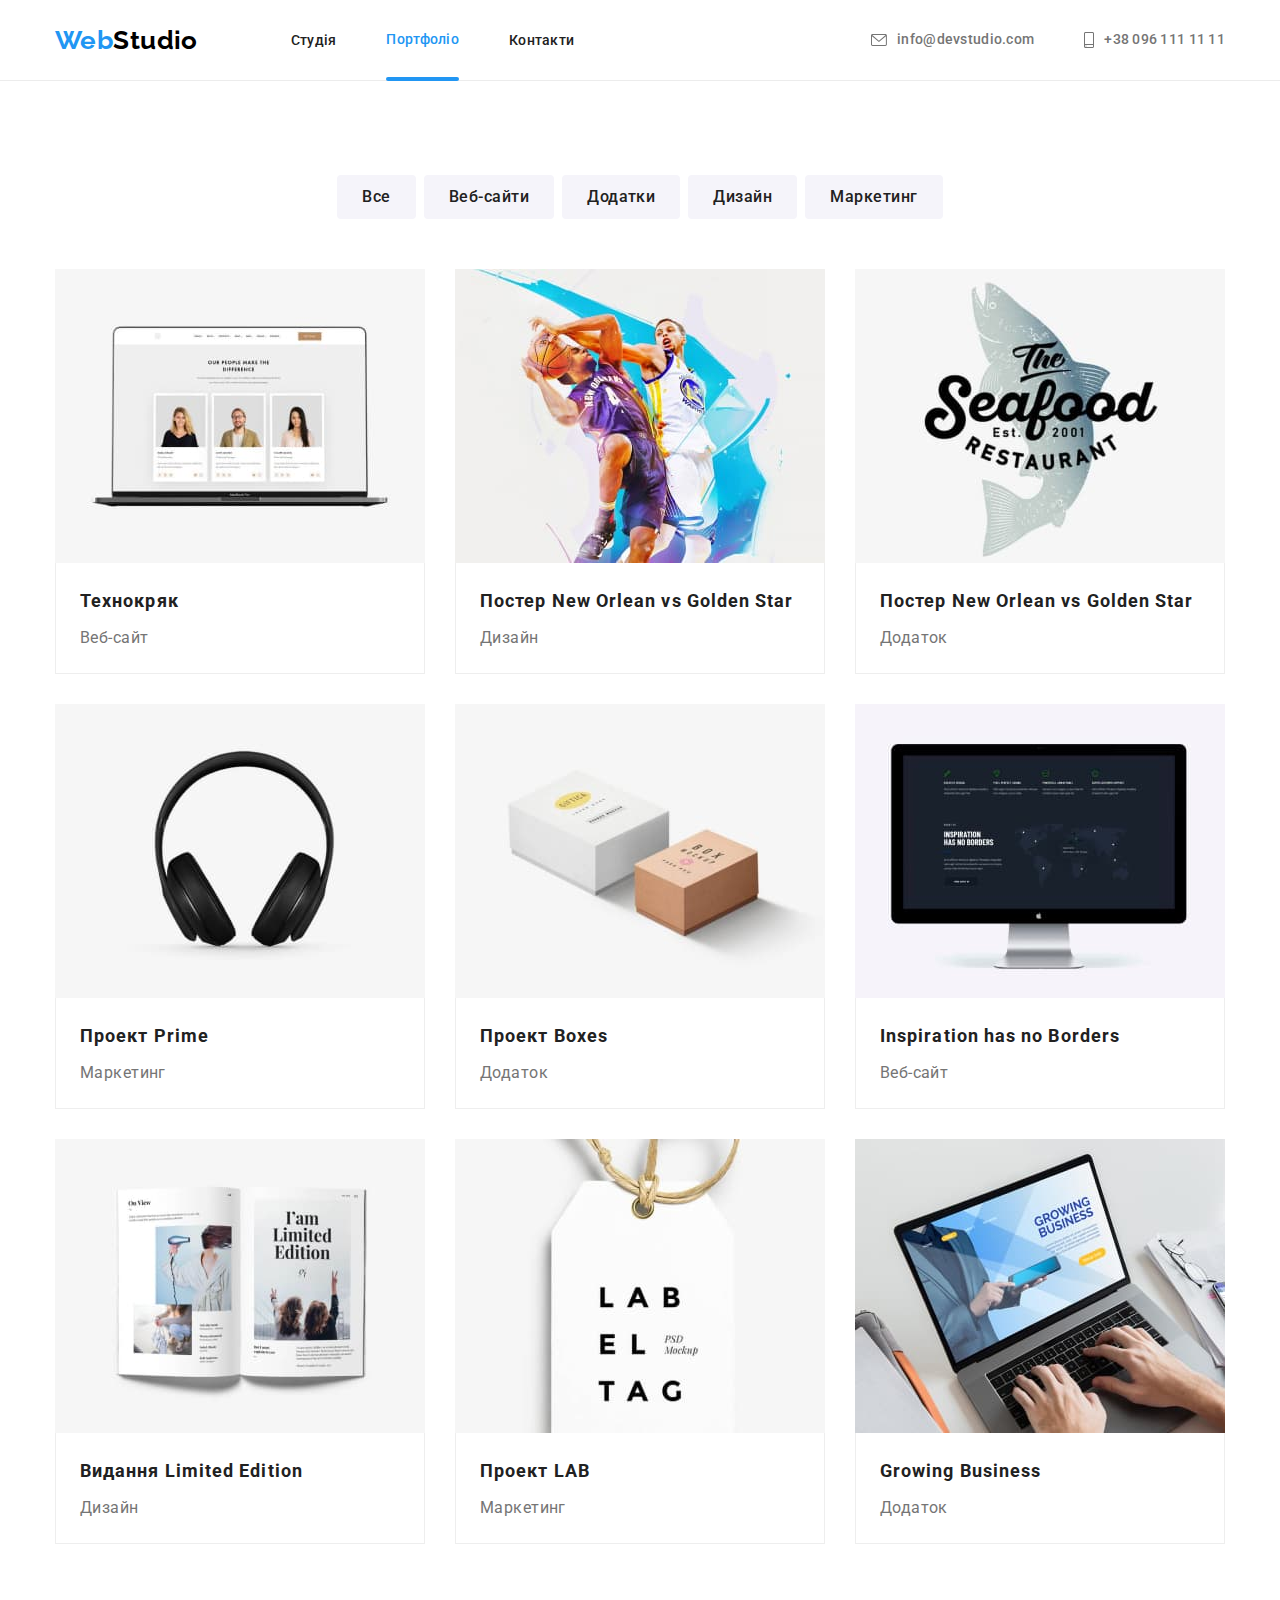
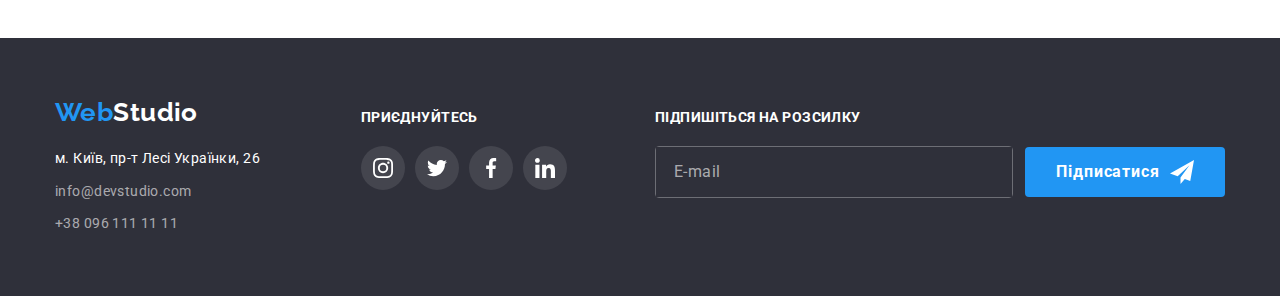
==== portfolio.html @ 5abd11e3 "Скопійована домашня робота № 6" ====
<!DOCTYPE html>
<html lang="en">
<head>
    <meta charset="UTF-8">
    <meta http-equiv="X-UA-Compatible" content="IE=edge">
    <meta name="viewport" content="width=device-width, initial-scale=1.0">
    <title>Portfolio</title>
    <link rel="preconnect" href="https://fonts.googleapis.com">
    <link rel="preconnect" href="https://fonts.gstatic.com" crossorigin>
    <link href="https://fonts.googleapis.com/css2?family=Raleway:wght@700&family=Roboto:wght@400;500;700;900&display=swap"
          rel="stylesheet">
    <link rel="stylesheet" href="https://cdnjs.cloudflare.com/ajax/libs/modern-normalize/1.1.0/modern-normalize.min.css">
    <link rel="stylesheet" href="./css/styles.css">
</head>
<body>
    <!-- Шапка -->
    <Header class="header">
        <div class="container main-nav">
            <nav class="nav">
                <a href="./index.html" class="logo-accent">
                    Web<span class="logo-header">Studio</span>
                </a>
                <ul class="site-nav list">
                    <li class="item">
                        <a href="./index.html" class="link">Студія</a>
                    </li>
                    <li class="item">
                        <a href="" class="link current">Портфоліо</a>
                    </li>
                    <li class="item">
                        <a href="" class="link">Контакти</a>
                    </li>
                </ul>
            </nav>
    
            <ul class="contacts list">
                <li class="item">
                    <a href="mailto:info@devstudio.com" class="contact link">
                        <svg class="contact-icon" aria-hidden="true" width="16" height="12">
                            <use href="./images/icons.svg#icon-envelope"></use>
                        </svg>
                        info@devstudio.com
                    </a>
                </li>
                <li class="item">
                    <a href="tel:+380961111111" class="contact link">
                        <svg class="contact-icon" aria-hidden="true" width="10" height="16">
                            <use href="./images/icons.svg#icon-smartphone"></use>
                        </svg>
                        +38 096 111 11 11
                    </a>
                </li>
            </ul>
        </div>
    </Header>

    <!-- Головне -->
    <main>
        <section class="projects-section">
           <div class="container">
                <h1 class="section-title-hidden">Проекти</h1>
                <ul class="radio-buttons list">
                    <li class="item">
                        <button type="button" class="radio-button">Все</button>
                    </li>
                    <li class="item">
                        <button type="button" class="radio-button">Веб-сайти</button>
                    </li>
                    <li class="item">
                        <button type="button" class="radio-button">Додатки</button>
                    </li>
                    <li class="item">
                        <button type="button" class="radio-button">Дизайн</button>
                    </li>
                    <li class="item">
                        <button type="button" class="radio-button">Маркетинг</button>
                    </li>
                </ul>
                <ul class="projects list">
                    <li class="item">
                        <a href="" class="link">
                            <div class="project-wrap">
                                <div class="project-overlay">
                                    <p class="project-overlay-description">
                                        Ресурс пропонує комплексні пропозиції з різним рівнем функціоналу та сервісів. Все це дозволить відвідувачу отримати
                                        вичерпні відомості про компанію чи приватну особу.
                                    </p>
                                </div>
                                <img src="./images/tehnokryak.jpg" alt="Фото сайта, на котором размещены фотографии трех людей" class="img">
                            </div>
                            <div class="project-description">
                                <H2 class="title">Технокряк</H2>
                                <p class="project">Веб-сайт</p>
                            </div>
                        </a>
                    </li>
                    <li class="item">
                        <a href="" class="link">
                            <div class="project-wrap">
                                <img src="./images/new-orlean-vs-golden-star.jpg" alt="Рисунок двух баскетболистов с мячом" class="img">
                                <div class="project-overlay">
                                    <p class="project-overlay-description">
                                        Ресурс пропонує комплексні пропозиції з різним рівнем функціоналу та сервісів. Все це дозволить відвідувачу отримати
                                        вичерпні відомості про компанію чи приватну особу.
                                    </p>
                                </div>
                            </div>
                            <div class="project-description">
                                <H2 class="title">Постер New Orlean vs Golden Star</H2>
                                <p class="project">Дизайн</p>
                            </div>
                        </a>
                    </li>
                    <li class="item">
                        <a href="" class="link">
                            <div class="project-wrap">
                                <img src="./images/seafood.jpg" alt="Логотип ресторана морепродуктов" class="img">
                                <div class="project-overlay">
                                    <p class="project-overlay-description">
                                        Ресурс пропонує комплексні пропозиції з різним рівнем функціоналу та сервісів. Все це дозволить відвідувачу отримати
                                        вичерпні відомості про компанію чи приватну особу.
                                    </p>
                                </div>
                            </div>
                            <div class="project-description">
                                <H2 class="title">Постер New Orlean vs Golden Star</H2>
                                <p class="project">Додаток</p>
                            </div>
                        </a>
                    </li>
                    <li class="item">
                        <a href="" class="link">
                            <div class="project-wrap">
                                <img src="./images/prime.jpg" alt="Наушники" class="img">
                                <div class="project-overlay">
                                    <p class="project-overlay-description">
                                        Ресурс пропонує комплексні пропозиції з різним рівнем функціоналу та сервісів. Все це дозволить відвідувачу отримати
                                        вичерпні відомості про компанію чи приватну особу.
                                    </p>
                                </div>
                            </div>
                            <div class="project-description">
                                <H2 class="title">Проект Prime</H2>
                                <p class="project">Маркетинг</p>
                            </div>
                        </a>
                    </li>
                    <li class="item">
                        <a href="" class="link">
                            <div class="project-wrap">
                                <img src="./images/boxes.jpg" alt="Две симпатичные коробки" class="img">
                                <div class="project-overlay">
                                    <p class="project-overlay-description">
                                        Ресурс пропонує комплексні пропозиції з різним рівнем функціоналу та сервісів. Все це дозволить відвідувачу отримати
                                        вичерпні відомості про компанію чи приватну особу.
                                    </p>
                                </div>
                            </div>
                            <div class="project-description">
                                <H2 class="title">Проект Boxes</H2>
                                <p class="project">Додаток</p>
                            </div>
                        </a>
                    </li>
                    <li class="item">
                        <a href="" class="link">
                            <div class="project-wrap">
                                <img src="./images/inspiration.jpg" alt="Монитор компьютера" class="img">
                                <div class="project-overlay">
                                    <p class="project-overlay-description">
                                        Ресурс пропонує комплексні пропозиції з різним рівнем функціоналу та сервісів. Все це дозволить відвідувачу отримати
                                        вичерпні відомості про компанію чи приватну особу.
                                    </p>
                                </div>
                            </div>
                            <div class="project-description">
                                <H2 class="title">Inspiration has no Borders</H2>
                                <p class="project">Веб-сайт</p>
                           </div>
                        </a>
                    </li>
                    <li class="item">
                        <a href="" class="link">
                            <div class="project-wrap">
                                <img src="./images/limited-edition.jpg" alt="Открытый журнал" class="img">
                                <div class="project-overlay">
                                    <p class="project-overlay-description">
                                        Ресурс пропонує комплексні пропозиції з різним рівнем функціоналу та сервісів. Все це дозволить відвідувачу отримати
                                        вичерпні відомості про компанію чи приватну особу.
                                    </p>
                                </div>
                            </div>
                            <div class="project-description">
                                <H2 class="title">Видання Limited Edition</H2>
                                <p class="project">Дизайн</p>
                            </div>
                        </a>
                    </li>
                    <li class="item">
                        <a href="" class="link">
                            <div class="project-wrap">
                                <img src="./images/lab.jpg" alt="Бирка">
                                <div class="project-overlay">
                                    <p class="project-overlay-description">
                                        Ресурс пропонує комплексні пропозиції з різним рівнем функціоналу та сервісів. Все це дозволить відвідувачу отримати
                                        вичерпні відомості про компанію чи приватну особу.
                                    </p>
                                </div>
                            </div>
                            <div class="project-description">
                                <H2 class="title">Проект LAB</H2>
                                <p class="project">Маркетинг</p>
                            </div>
                        </a>
                    </li>
                    <li class="item">
                        <a href="" class="link">
                            <div class="project-wrap">
                                <img src="./images/growing-business.jpg" alt="Работающий ноутбук и руки человека, который на нем работает">
                                <div class="project-overlay">
                                    <p class="project-overlay-description">
                                        Ресурс пропонує комплексні пропозиції з різним рівнем функціоналу та сервісів. Все це дозволить відвідувачу отримати
                                        вичерпні відомості про компанію чи приватну особу.
                                    </p>
                                </div>
                            </div>
                            <div class="project-description">
                                <H2 class="title">Growing Business</H2>
                                <p class="project">Додаток</p>
                            </div>
                        </a>
                    </li>
                </ul>
           </div>
        </section>
    </main>   
    
    <!-- Підвал -->
    <footer class="footer">
        <div class="container">
            <div class="footer-contacts">
                <a href="" class="logo-accent">
                    Web<span class="logo-footer">Studio</span>
                </a>
                <address class="address">
                    <ul class="list">
                        <li class="address-item">
                            м. Київ, пр-т Лесі Українки, 26
                        </li>
                        <li class="address-item">
                            <a href="mailto:info@devstudio.com" class="link">info@devstudio.com</a>
                        </li>
                        <li class="address-item">
                            <a href="tel:+380961111111" class="link">+38 096 111 11 11</a>
                        </li>
                    </ul>
                </address>
            </div>
            <div class="join-us">
                <h2 class="title">
                    приєднуйтесь
                </h2>
                <ul class="list">
                    <li class="social-item">
                        <a class="social-link" href="#">
                            <svg class="social-icon" aria-label="Ссылка на Instagram" width="20" height="20">
                                <use href="./images/icons.svg#icon-instagram"></use>
                            </svg>
                        </a>
                    </li>
                    <li class="social-item">
                        <a class="social-link" href="#">
                            <svg class="social-icon" aria-label="Ссылка на Twitter" width="20" height="20">
                                <use href="./images/icons.svg#icon-twitter"></use>
                            </svg>
                        </a>
                    </li>
                    <li class="social-item">
                        <a class="social-link" href="#">
                            <svg class="social-icon" aria-label="Ссылка на Facebook" width="20" height="20">
                                <use href="./images/icons.svg#icon-facebook"></use>
                            </svg>
                        </a>
                    </li>
                    <li class="social-item">
                        <a class="social-link" href="#">
                            <svg class="social-icon" aria-label="Ссылка на Linkedin" width="20" height="20">
                                <use href="./images/icons.svg#icon-linkedin"></use>
                            </svg>
                        </a>
                    </li>
                </ul>
            </div>
            <div class="subscription">
                <h2 class="title">
                    Підпишіться на розсилку
                </h2>
                <form class="subscription-form">
                    <label class="subscription-field">
                        <input type="email" name="email" placeholder="E-mail" class="subscription-input">
                    </label>
                    <label class="subscription-submit">
                        <button type="submit" class="button">
                            Підписатися
                            <svg aria-hidden="true" width="24" height="24" class="subscription-icon">
                                <use href="./images/icons.svg#icon-send"></use>
                            </svg>
                        </button>
                    </label>
                </form>
            </div>

        </div>
    </footer>
</body>
</html>
---- css/styles.css ----
:root { 
    --primary-color: #757575;
    --secondary-color: #212121;
    --accent-color: #2196F3;
    --background-primary-color: #2F303A;
    --background-secondary-color: #F5F4FA;
    --white-color: #ffffff;
    --black-color: #000000;
    --font-family: Roboto;
}
*,
*::after,
*::before {
    box-sizing: border-box;
}
body {
    background-color: var(--white-color);
    color: var(--primary-color);
    font-family: var(--font-family), sana-serif;
    font-size: 14px;
    letter-spacing: 0.03em;
}
h1,
h2,
h3,
h4,
h5,
h6,
p {
    margin-top: 0;
}
.list {
    padding: 0;
    margin: 0;
    list-style: none;
}
.link {
    text-decoration: none;
    color: inherit;
}
img {
    display: block;
    max-width: 100%;
    height: auto;
}
address {
    font-style: normal;
}

/* Шапка */
.main-nav {
    display: flex;
    align-items: center;
}
.nav {
    display: flex;
    align-items: center;
}
.logo-accent {
    margin-right: 93px;
    color: var(--accent-color);
    font-family: Raleway;
    font-weight: 700;
    font-size: 26px;
    line-height: 1.1;
    text-decoration: none;
}
.logo-header {
    color: #000000;
}
.site-nav {
    display: flex;
    align-items: center;
}
.contacts {
    display: flex;
    align-items: center;
    margin-left: auto;
}
.site-nav .item + .item,
.contacts .item + .item{
    margin-left: 50px;
}
.site-nav .link,
.contacts .link {
    padding-top: 32px;
    padding-bottom: 32px;

    font-weight: 500;
    line-height: 1.14;
    letter-spacing: 0.02em;
}
.site-nav .link {
    color: var(--secondary-color);
    transition-property: color;
    transition-duration: 250ms;
    transition-timing-function: cubic-bezier(0.4, 0, 0.2, 1);
}
.current {
    position: relative;
    display: flex;
}
.current::after {
    content: '';  
    position: absolute;
    bottom: -1px;
    width: 100%;
    height: 4px;
    border-radius: 2px;  
    background-color: #2196F3;
} 
.contact-icon {
    margin-right: 10px;
    fill: var(--primary-color);
    transition-property: fill;
    transition-timing-function: cubic-bezier(0.4, 0, 0.2, 1);
    transition-duration: 250ms;
}
.contact.link {
    display: flex;
    align-items: center;
    color: var(--primary-color);
    transition-property: color;
    transition-timing-function: cubic-bezier(0.4, 0, 0.2, 1);
    transition-duration: 250ms;
}
.header .link:hover,
.header .link:focus,
.header .link.current {
    color: var(--accent-color);
}
.contact:hover .contact-icon,
.contact:focus .contact-icon {
    fill: var(--accent-color);
}
.header {
    border-bottom: 1px solid #ECECEC;
}

/* Головне */
.features-section,
.team-section,
.clients-section,
.projects-section {
    padding-top: 94px;
    padding-bottom: 94px;
}
.works-section {
    padding-bottom: 94px;
}
.container {
    margin-left: auto;
    margin-right: auto;
    padding-left: 15px;
    padding-right: 15px;
    width: 1200px;
}

/* Головний герой */
.hero-section {
    max-width: 1600px;
    height: 600px;
    margin-left: auto;
    margin-right: auto;
    padding-top: 200px;
    padding-bottom: 200px;
    text-align:center;

    background-color: var(--background-primary-color);  
    background-image:linear-gradient( 
        rgba(47, 48, 58, 0.4), 
        rgba(47, 48, 58, 0.4)),
        url(../images/hero-image.jpg);
    background-repeat: no-repeat;
    background-position: center;
    background-size: cover;
}
.hero-section .title {
    margin-top: 0;
    margin-bottom: 30px;
    
    color: var(--white-color);
    font-weight: 900;
    font-size: 44px;
    line-height: 1.36;
    letter-spacing: 0.06em;
    text-transform: uppercase;
}
.button { 
    min-width: 200px;
    min-height: 50px;
    border-radius: 4px;
    align-items: center;
    text-align: center;
    border: solid transparent;
    
    color: #FFFFFF;
    background-color: var(--accent-color);
    font-family: inherit;
    font-weight: 700;
    font-size: 16px;
    line-height: 2;
    letter-spacing: 0.06em; 
    cursor: pointer;
}

/* Особливості */
.section-title-hidden {
    display: none;
    /* appearance: none; */
}
.features,
.works,
.team {
    display: flex;
    flex-wrap: wrap;
}
.features .item:not(:last-child),
.works .item:not(:last-child),
.team .item:not(:last-child) {
    margin-right: 30px;
}
.features .item {
    width: calc((100% - 90px) / 4);
}
.feature-icon-wrapper {
    display: block;
    width: 270px;
    height: 120px;
    padding: 25px 100px;
    margin-bottom: 30px;
    border-radius: 4px;

    background: #F5F4FA;  
}
.section-title {
    margin-bottom: 50px;
    color: var(--secondary-color);
    font-weight: 700;
    font-size: 36px;
    line-height: 1.17;
    text-align: center;
}
.title {
    color: var(--secondary-color);
}
.features .title {
    margin-bottom: 10px;

    font-size: 14px;
    font-weight: 700;
    line-height: 1.14;
    text-transform: uppercase;
}
.features p {
    margin-bottom: 0;
    line-height: 24px;
}

/* Приклади робіт */
.works .item {
    position: relative;
}
.works-type {
    display: flex;
    width: 100%;
    height: 70px;
    margin-bottom: 0;
    justify-content: center;
    align-items: center;
    position: absolute;
    left: 0;
    bottom: 0;
  
    font-size: 14px;
    font-weight: 700;
    text-transform: uppercase;
    color: #FFFFFF;
    background-color: rgba(47, 48, 58, 0.8);
}

/* Команда */
.team-section {
    /* max-width: 1600px; */
    margin-left: auto;
    margin-right: auto;

    background-color: #F5F4FA;
}
.team {
    font-size: 16px;
    line-height: 1.19;   
}
.team .item {
    box-shadow: 0 4px 4px rgba(0, 0, 0, 0.25);
    background-color: var(--white-color);
}
.team .title {  
    margin-top: 0;
    margin-bottom: 10px;

    font-size: 16px;
    font-weight: 500;
}
.team-member {
    padding-top: 30px;
    padding-bottom: 30px;
    text-align: center;
}
.team p {
    margin-bottom: 0;
}
.socials {
    display: flex;
    margin: 16px 32px 0;
    justify-content: space-between;
}
.social-link {
    display: block;
    width: 44px;
    height: 44px;
    padding: 12px;
    border-radius: 50%;  
    background-color: transparent;
    transition-property: background-color;
    transition-timing-function: cubic-bezier(0.4, 0, 0.2, 1);
    transition-duration: 250ms;
}
.social-icon {
    fill: #AFB1B8;
    transition-property: fill;
    transition-timing-function: cubic-bezier(0.4, 0, 0.2, 1);
    transition-duration: 250ms; 
}
.social-link:hover,
.social-link:focus {
    background-color: #2196F3;
}
.social-link:hover .social-icon,
.social-link:focus .social-icon{
    fill: var(--white-color);
}

/* Постійні клієнти */
.clients {
    display: flex;
    flex-wrap: wrap;
}
.client-link {
    display: flex;
    width: 170px;
    height: 92px;
    justify-content: center;
    align-items: center;
    border: 1px solid #AFB1B8;
    border-radius: 4px;
    transition-property: border-color;
    transition-timing-function: cubic-bezier(0.4, 0, 0.2, 1);
    transition-duration: 250ms;  
}
.clients .item:not(:nth-child(6n)) {
    margin-right: 30px;
}
.clients .item:not(:nth-last-child(-n + 6)) {
    margin-bottom: 15px;
}
.client-icon {
    fill: #AFB1B8;
    transition-property: fill;
    transition-duration: 250ms;
    transition-timing-function: cubic-bezier(0.4, 0, 0.2, 1);
}
.client-link:hover,
.client-link:focus {
    border-color: var(--accent-color);
}
.client-link:hover .client-icon,
.client-link:focus .client-icon {
   fill: var(--accent-color);
}

/* Проекти */
.radio-buttons {
    display: flex;
    justify-content: center;
    margin-bottom: 50px;
}
.radio-buttons .item:not(:last-child) {
    margin-right: 8px;
}
.radio-button {
    border-radius: 4px;
    padding: 6px 22px;
    border: solid transparent;

    color: var(--secondary-color);
    background-color: var(--background-secondary-color);
    box-shadow: none;
    transition: color 250ms cubic-bezier(0.4, 0, 0.2, 1),
                background-color 250ms cubic-bezier(0.4, 0, 0.2, 1),
                box-shadow 250ms cubic-bezier(0.4, 0, 0.2, 1);
    font-family: inherit;
    font-weight: 500;
    font-size: 16px;
    line-height: 1.63;
    text-align: center;
    letter-spacing: 0.03em;
    cursor: pointer;
}
.radio-button:hover,
.radio-button:focus {
    color: var(--white-color);
    background-color: var(--accent-color);
    box-shadow: 0px 3px 1px rgba(0, 0, 0, 0.1), 0px 1px 2px rgba(0, 0, 0, 0.08), 0px 2px 2px rgba(0, 0, 0, 0.12);
}
.projects {
    display: flex;
    flex-wrap: wrap;
}
.projects .item {
    width: calc((100% - 60px) / 3); 
    box-shadow: none;
    transition: box-shadow 250ms cubic-bezier(0.4, 0, 0.2, 1);
}
.projects .item:not(:nth-child(3n)) {
    margin-right: 30px;
}
.projects .item:not(:nth-last-child(-n + 3)) {
    margin-bottom: 30px;
}
.projects .item:hover {
    box-shadow: 0px 1px 1px rgba(0, 0, 0, 0.12), 0px 4px 4px rgba(0, 0, 0, 0.06), 1px 4px 6px rgba(0, 0, 0, 0.16);
}
.project-wrap {
    position: relative;
    overflow: hidden;
}
.project-overlay {
    position: absolute;
    top: 0;
    left: 0;
    width: 100%;
    height: 100%;
    padding: 63px 24px;
    background-color: rgba(33, 150, 243, 0.9);
    transform: translateY(101%);
    transition: 400ms;
}
.projects .item:hover .project-overlay {
    transform: translateY(0);
}
.project-overlay-description {
    font-size: 18px;
    letter-spacing: 0.03em;
    color: #FFFFFF;
    line-height: 28px;
}
.project-description {
    padding: 20px 24px;
    border-right: 1px solid #EEEEEE;
    border-bottom: 1px solid #EEEEEE;
    border-left: 1px solid #EEEEEE;
}
.projects .title{
    margin-bottom: 4px;
    
    font-weight: 700;
    font-size: 18px;
    line-height: 2;
    letter-spacing: 0.06em;
}
.project {
    margin-bottom: 0;
    
    color: var(--primary-color);
    font-size: 16px;
    line-height: 1.88;
}

/* Підвал */
.footer {
    padding-top: 60px;
    padding-bottom: 60px;

    background-color: var(--background-primary-color);
}
.footer .container {
    display: flex;
}
.logo-footer {
    color: var(--white-color);
}
.footer .list {
    color: var(--white-color);
    line-height: 1.7;
}
.footer .link {
    color: rgba(255, 255, 255, 0.6);
    transition-property: color;
    transition-duration: 250ms;
    transition-timing-function: cubic-bezier(0.4, 0, 0.2, 1);
}
.footer .address-item:not(:last-child) {
    margin-bottom: 9px;
}
.address {
    margin-top: 20px;
}
.footer .link:hover,
.footer .link:focus {
    color: var(--accent-color);
}
.join-us {
    margin-top: 12px;
    margin-left: 70px;
}
.join-us .title,
.subscription .title {
    margin-bottom: 20px;

    color: var(--white-color);
    font-size: 14px;
    font-weight: 700;
    line-height: 1.14;
    text-transform: uppercase;
}
.join-us .list {
    display: flex;
    justify-content: space-between;
}
.footer .social-item+.social-item {
    margin-left: 10px;
}
.footer .social-link {
    display: block;
    width: 44px;
    height: 44px;
    padding: 12px;
    border-radius: 50%;
    
    background-color: rgba(255, 255, 255, 0.1);
    transition-property: background-color;
    transition-timing-function: cubic-bezier(0.4, 0, 0.2, 1);
    transition-duration: 250ms;   
}
.footer .social-icon {
    fill: var(--white-color);
}
.footer .social-link:hover,
.footer .social-link:focus {
    background-color: var(--accent-color)
}
.subscription {
    display: block;
    margin-top: 12px;
    margin-left: auto;
}
.subscription-form {
    display: flex;
    align-items: center;
}
.subscription-field {
    min-width: 358px;
    min-height: 50px;
    margin-right: 12px;
    border: 1px solid rgba(255, 255, 255, 0.3);
    border-radius: 4px;
}
.subscription-input {
    width: 100%;
    padding: 15px 16px;
    border-color: transparent;
    background-color: var(--background-primary-color);
   
    font-family: inherit;
    font-size: inherit;
    color: rgba(255, 255, 255, 0.6);
}
.subscription-input::placeholder {
    font-size: 16px;
    line-height: 1.25;  
    letter-spacing: 0.03em;
    color: rgba(255, 255, 255, 0.6);
}
.subscription-submit > .button {
    display: flex;
    justify-content: center;  
}
.subscription-icon {
    fill: var(--white-color);
    margin-left: 10px;
}

/* Модальное вікно */
.backdrop {
    position: fixed;
    top: 0;
    left: 0;

    width: 100%;
    height: 100%;

    background-color: rgba(0, 0, 0, 0.2);
    
    opacity: 1;
    visibility: visible;
    transition: opacity 400ms cubic-bezier(0.4, 0, 0.2, 1), visibility 400ms cubic-bezier(0.4, 0, 0.2, 1);
}
.backdrop.is-hidden {
    opacity: 0;
    visibility: hidden;
    pointer-events: none;
}
.backdrop.is-hidden .modal {
    transform: translate(-50%, -50%) scale(1.1);
}
.modal {
    position: absolute;
    top: 50%;
    left: 50%;
    
    min-width: 528px;
    min-height: 581px;
    border-radius: 4px;
    padding: 40px;

    background-color: #FFFFFF;
    box-shadow: 0px 1px 3px rgba(0, 0, 0, 0.12), 0px 1px 1px rgba(0, 0, 0, 0.14), 0px 2px 1px rgba(0, 0, 0, 0.2);
    
    transform: translate(-50%, -50%) scale(1);
    transition: transform 400ms cubic-bezier(0.4, 0, 0.2, 1);
}
.modal-form {
    width: 100%;
}
.button-close {
    position: absolute;
    top: 8px;
    right: 8px;

    width: 30px;
    height: 30px;
    justify-content: center;
    align-items: center;
    border: 1px solid rgba(0, 0, 0, 0.1);
    border-radius: 50%;
    
    background-color: var(--white-color);
    fill: var(--black-color);
    transition-property: fill;
    transition-timing-function: cubic-bezier(0.4, 0, 0.2, 1);
    transition-duration: 250ms;
}
.button-close:hover,
.button-close:focus {
    fill: var(--accent-color);
    cursor: pointer;
}
.modal-title {
    margin-bottom: 12px;

    font-size: 20px;
    text-align: center;
    letter-spacing: 0.03em;
    color: var(--secondary-color);
}
.form-field {
    position: relative;   
}
.input-name {
    display: block;
    margin-bottom: 4px;
    font-size: 12px;
    line-height: 1.17;    
    letter-spacing: 0.01em;
    color: var(--primary-color)
}
.form-input,
.form-textarea {
    display: block;   
    width: 100%;
    font-family: inherit;
    font-size: inherit;
    border: 1px solid rgba(33, 33, 33, 0.2);
    border-radius: 4px;

    transition-property: border-color;
    transition-timing-function: cubic-bezier(0.4, 0, 0.2, 1);
    transition-duration: 250ms;
}
.modal-icon {
    position: absolute;
    bottom: 11px;
    left: 12px;
    
    fill: #212121;;
    transition-property: fill;
    transition-timing-function: cubic-bezier(0.4, 0, 0.2, 1);
    transition-duration: 250ms;
}
.form-input {
    height: 40px; 
    padding: 12px 15px 12px 42px; 
    margin-bottom: 10px;    
}
.form-textarea {
    height: 120px;
    resize: none;
    padding: 12px 16px;
    margin-bottom: 20px;
}
.form-textarea::placeholder {
    font-weight: 400;
    font-size: 14px;
    line-height: 1.14;
    letter-spacing: 0.01em;     
    color: rgba(117, 117, 117, 0.5);
}
.form-field:focus-within .modal-icon,
.form-field:hover .modal-icon {
    fill: var(--accent-color);
}
.form-field:focus-within .form-input,
.form-field:hover .form-input,
.form-field:focus-within .form-textarea,
.form-field:hover .form-textarea {
    border-color: var(--accent-color);
    cursor: pointer;
}
.checkbox-label {
    display: flex;
    align-items: center;
    margin-bottom: 30px;      
    font-size: 14px;
    line-height: 1.7;
    letter-spacing: 0.03em;  
}
.checkbox {
    position: absolute;
    appearance: none;
    -webkit-appearance: none;
    -moz-appearance: none;
}
.checkbox:not(:checked) ~ .checked-icon {
    display: none;
}
.checkbox:not(:checked) + .non-checked-icon {
    display: inline-block;
    width: 16px;
    height: 15px;
    margin-left: 15px;
    margin-right: 7px;
    border: 2px solid var(--secondary-color);
    border-radius: 2px;
}
.checkbox:checked ~ .checked-icon {
    margin-left: 15px;
    margin-right: 7px;
    border-radius: 2px;
    background-color: var(--accent-color);
    fill: var(--white-color);
}
.checkbox:checked + .non-checked-icon {
    display: none;
}
.agreement-ref {
    color: var(--accent-color);
}
.form-submit {
    display: flex;
    justify-content: center;
}
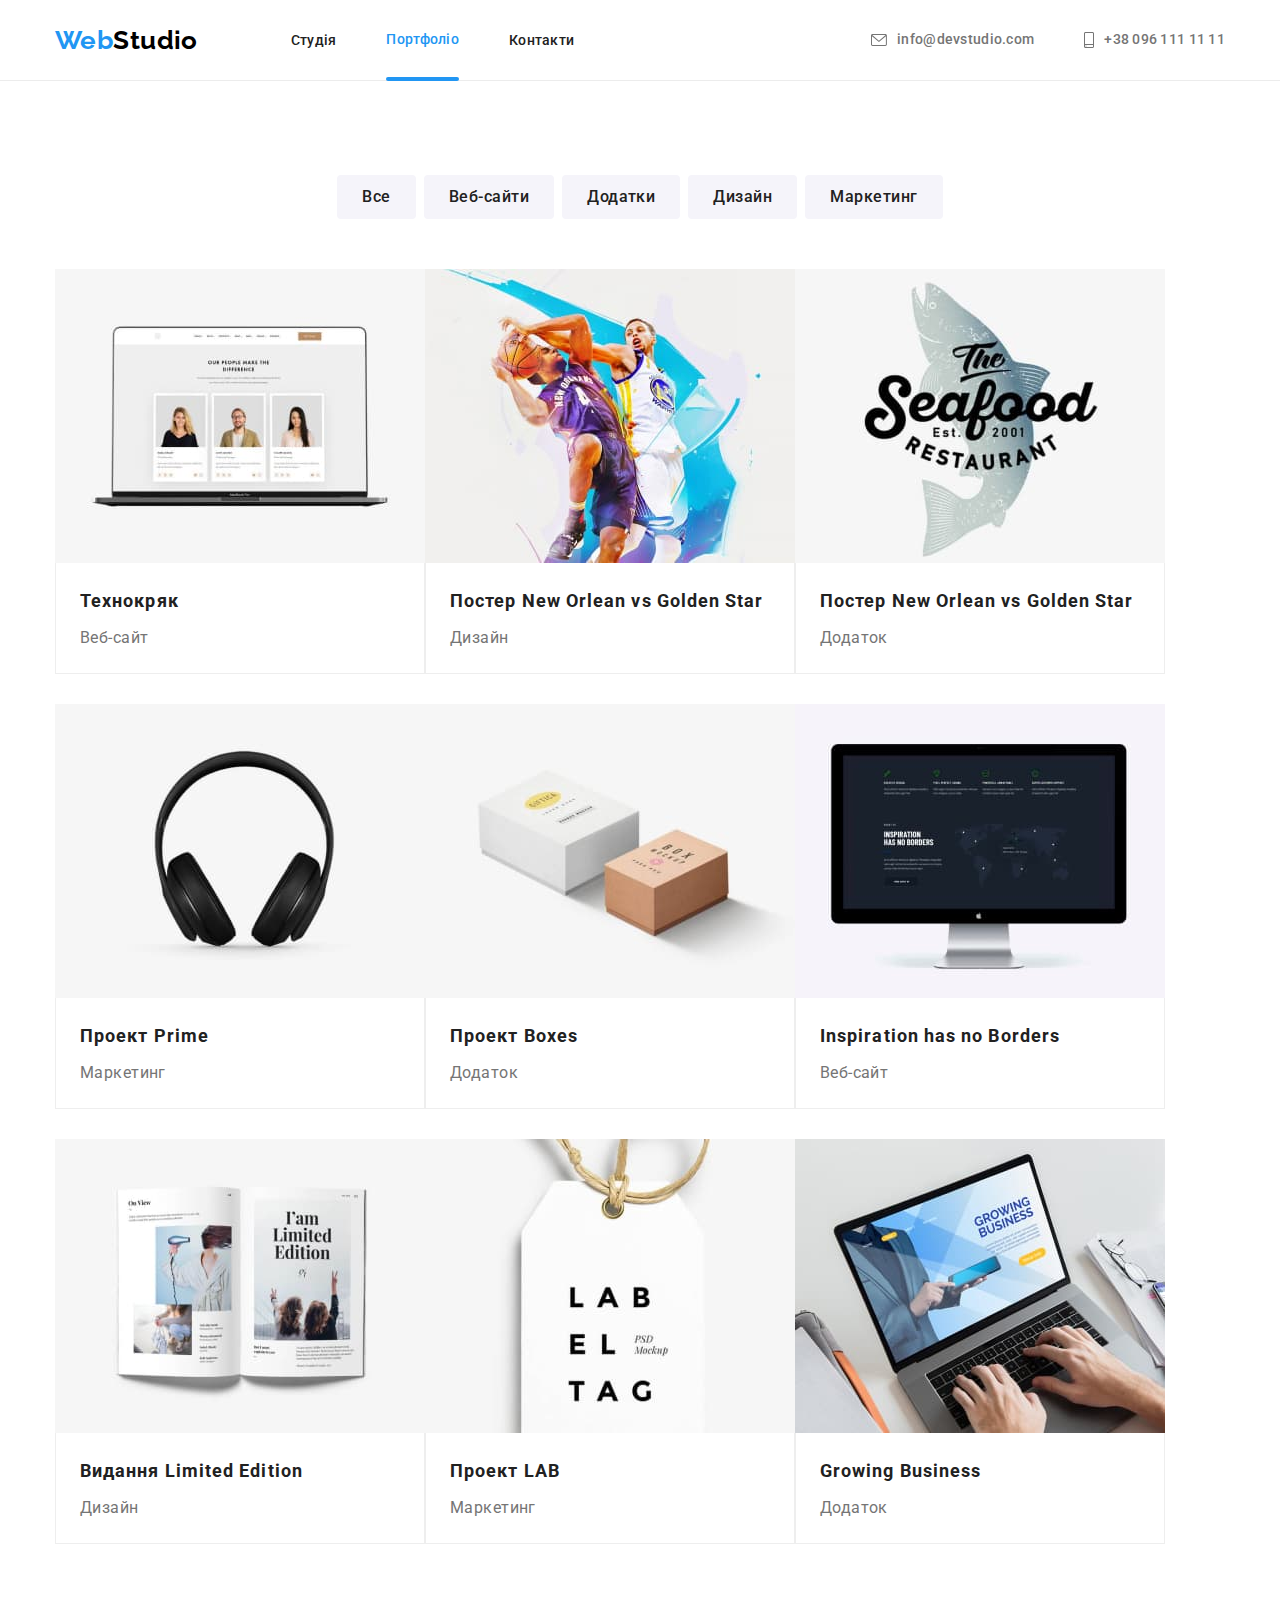
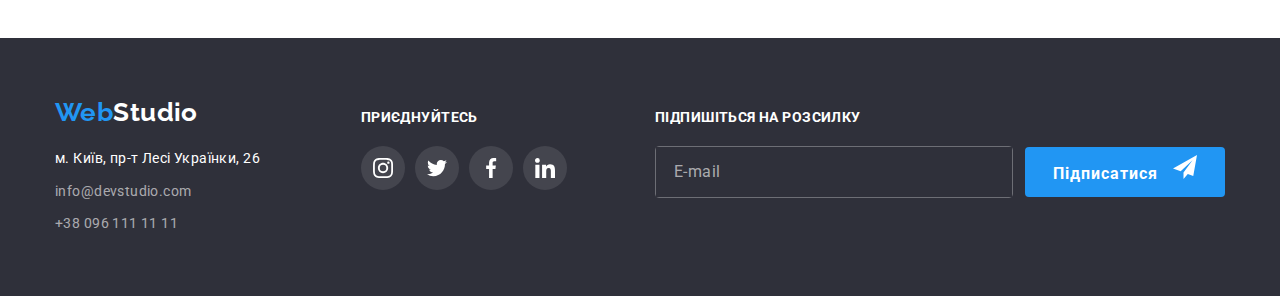
==== commit e8c22213: "Оформлення перенесено в SASS" ====
--- a/portfolio.html
+++ b/portfolio.html
@@ -1,5 +1,5 @@
 <!DOCTYPE html>
-<html lang="en">
+<html lang="uk">
 <head>
     <meta charset="UTF-8">
     <meta http-equiv="X-UA-Compatible" content="IE=edge">
@@ -10,41 +10,41 @@
     <link href="https://fonts.googleapis.com/css2?family=Raleway:wght@700&family=Roboto:wght@400;500;700;900&display=swap"
           rel="stylesheet">
     <link rel="stylesheet" href="https://cdnjs.cloudflare.com/ajax/libs/modern-normalize/1.1.0/modern-normalize.min.css">
-    <link rel="stylesheet" href="./css/styles.css">
+    <link rel="stylesheet" href="./css/main.min.css">
 </head>
 <body>
-    <!-- Шапка -->
+    <!-- Header -->
     <Header class="header">
-        <div class="container main-nav">
-            <nav class="nav">
-                <a href="./index.html" class="logo-accent">
-                    Web<span class="logo-header">Studio</span>
+        <div class="header__wraper container">
+            <nav class="header__nav-wraper">
+                <a href="./index.html" class="logo">
+                    Web<span class="logo__black-part">Studio</span>
                 </a>
-                <ul class="site-nav list">
-                    <li class="item">
-                        <a href="./index.html" class="link">Студія</a>
-                    </li>
-                    <li class="item">
-                        <a href="" class="link current">Портфоліо</a>
-                    </li>
-                    <li class="item">
-                        <a href="" class="link">Контакти</a>
+                <ul class="header__nav">
+                    <li class="header__nav-item">
+                        <a href="./index.html" class="header__nav-link">Студія</a>
+                    </li>
+                    <li class="header__nav-item">
+                        <a href="" class="header__nav-link current">Портфоліо</a>
+                    </li>
+                    <li class="header__nav-item">
+                        <a href="" class="header__nav-link">Контакти</a>
                     </li>
                 </ul>
             </nav>
-    
-            <ul class="contacts list">
-                <li class="item">
-                    <a href="mailto:info@devstudio.com" class="contact link">
-                        <svg class="contact-icon" aria-hidden="true" width="16" height="12">
+
+            <ul class="header__contacts">
+                <li class="header__contact-item">
+                    <a href="mailto:info@devstudio.com" class="header__contact-link">
+                        <svg class="header__contact-icon" aria-hidden="true" width="16" height="12">
                             <use href="./images/icons.svg#icon-envelope"></use>
                         </svg>
                         info@devstudio.com
                     </a>
                 </li>
-                <li class="item">
-                    <a href="tel:+380961111111" class="contact link">
-                        <svg class="contact-icon" aria-hidden="true" width="10" height="16">
+                <li class="header__contact-item">
+                    <a href="tel:+380961111111" class="header__contact-link">
+                        <svg class="header__contact-icon" aria-hidden="true" width="10" height="16">
                             <use href="./images/icons.svg#icon-smartphone"></use>
                         </svg>
                         +38 096 111 11 11
@@ -54,179 +54,179 @@
         </div>
     </Header>
 
-    <!-- Головне -->
+    <!-- Main -->
     <main>
-        <section class="projects-section">
+        <section class="section">
            <div class="container">
                 <h1 class="section-title-hidden">Проекти</h1>
-                <ul class="radio-buttons list">
-                    <li class="item">
-                        <button type="button" class="radio-button">Все</button>
-                    </li>
-                    <li class="item">
-                        <button type="button" class="radio-button">Веб-сайти</button>
-                    </li>
-                    <li class="item">
-                        <button type="button" class="radio-button">Додатки</button>
-                    </li>
-                    <li class="item">
-                        <button type="button" class="radio-button">Дизайн</button>
-                    </li>
-                    <li class="item">
-                        <button type="button" class="radio-button">Маркетинг</button>
+                <ul class="selection">
+                    <li class="selection__item">
+                        <button type="button" class="selection__button">Все</button>
+                    </li>
+                    <li class="selection__item">
+                        <button type="button" class="selection__button">Веб-сайти</button>
+                    </li>
+                    <li class="selection__item">
+                        <button type="button" class="selection__button">Додатки</button>
+                    </li>
+                    <li class="selection__item">
+                        <button type="button" class="selection__button">Дизайн</button>
+                    </li>
+                    <li class="selection__item">
+                        <button type="button" class="selection__button">Маркетинг</button>
                     </li>
                 </ul>
-                <ul class="projects list">
-                    <li class="item">
-                        <a href="" class="link">
-                            <div class="project-wrap">
-                                <div class="project-overlay">
-                                    <p class="project-overlay-description">
-                                        Ресурс пропонує комплексні пропозиції з різним рівнем функціоналу та сервісів. Все це дозволить відвідувачу отримати
-                                        вичерпні відомості про компанію чи приватну особу.
-                                    </p>
-                                </div>
-                                <img src="./images/tehnokryak.jpg" alt="Фото сайта, на котором размещены фотографии трех людей" class="img">
-                            </div>
-                            <div class="project-description">
-                                <H2 class="title">Технокряк</H2>
-                                <p class="project">Веб-сайт</p>
-                            </div>
-                        </a>
-                    </li>
-                    <li class="item">
-                        <a href="" class="link">
-                            <div class="project-wrap">
-                                <img src="./images/new-orlean-vs-golden-star.jpg" alt="Рисунок двух баскетболистов с мячом" class="img">
-                                <div class="project-overlay">
-                                    <p class="project-overlay-description">
-                                        Ресурс пропонує комплексні пропозиції з різним рівнем функціоналу та сервісів. Все це дозволить відвідувачу отримати
-                                        вичерпні відомості про компанію чи приватну особу.
-                                    </p>
-                                </div>
-                            </div>
-                            <div class="project-description">
-                                <H2 class="title">Постер New Orlean vs Golden Star</H2>
-                                <p class="project">Дизайн</p>
-                            </div>
-                        </a>
-                    </li>
-                    <li class="item">
-                        <a href="" class="link">
-                            <div class="project-wrap">
-                                <img src="./images/seafood.jpg" alt="Логотип ресторана морепродуктов" class="img">
-                                <div class="project-overlay">
-                                    <p class="project-overlay-description">
-                                        Ресурс пропонує комплексні пропозиції з різним рівнем функціоналу та сервісів. Все це дозволить відвідувачу отримати
-                                        вичерпні відомості про компанію чи приватну особу.
-                                    </p>
-                                </div>
-                            </div>
-                            <div class="project-description">
-                                <H2 class="title">Постер New Orlean vs Golden Star</H2>
-                                <p class="project">Додаток</p>
-                            </div>
-                        </a>
-                    </li>
-                    <li class="item">
-                        <a href="" class="link">
-                            <div class="project-wrap">
-                                <img src="./images/prime.jpg" alt="Наушники" class="img">
-                                <div class="project-overlay">
-                                    <p class="project-overlay-description">
-                                        Ресурс пропонує комплексні пропозиції з різним рівнем функціоналу та сервісів. Все це дозволить відвідувачу отримати
-                                        вичерпні відомості про компанію чи приватну особу.
-                                    </p>
-                                </div>
-                            </div>
-                            <div class="project-description">
-                                <H2 class="title">Проект Prime</H2>
-                                <p class="project">Маркетинг</p>
-                            </div>
-                        </a>
-                    </li>
-                    <li class="item">
-                        <a href="" class="link">
-                            <div class="project-wrap">
-                                <img src="./images/boxes.jpg" alt="Две симпатичные коробки" class="img">
-                                <div class="project-overlay">
-                                    <p class="project-overlay-description">
-                                        Ресурс пропонує комплексні пропозиції з різним рівнем функціоналу та сервісів. Все це дозволить відвідувачу отримати
-                                        вичерпні відомості про компанію чи приватну особу.
-                                    </p>
-                                </div>
-                            </div>
-                            <div class="project-description">
-                                <H2 class="title">Проект Boxes</H2>
-                                <p class="project">Додаток</p>
-                            </div>
-                        </a>
-                    </li>
-                    <li class="item">
-                        <a href="" class="link">
-                            <div class="project-wrap">
-                                <img src="./images/inspiration.jpg" alt="Монитор компьютера" class="img">
-                                <div class="project-overlay">
-                                    <p class="project-overlay-description">
-                                        Ресурс пропонує комплексні пропозиції з різним рівнем функціоналу та сервісів. Все це дозволить відвідувачу отримати
-                                        вичерпні відомості про компанію чи приватну особу.
-                                    </p>
-                                </div>
-                            </div>
-                            <div class="project-description">
-                                <H2 class="title">Inspiration has no Borders</H2>
-                                <p class="project">Веб-сайт</p>
+                <ul class="section-list">
+                    <li class="project">
+                        <a href="" class="project__link">
+                            <div class="project__wrap">
+                                <img src="./images/tehnokryak.jpg" alt="Фото сайта, на котором размещены фотографии трех людей" class="project__img">
+                                <div class="project__overlay">
+                                    <p class="project__overlay-description">
+                                        Ресурс пропонує комплексні пропозиції з різним рівнем функціоналу та сервісів. Все це дозволить відвідувачу отримати
+                                        вичерпні відомості про компанію чи приватну особу.
+                                    </p>
+                                </div>   
+                            </div>
+                            <div class="project__description">
+                                <H2 class="project__title">Технокряк</H2>
+                                <p class="project__type">Веб-сайт</p>
+                            </div>
+                        </a>
+                    </li>
+                    <li class="project">
+                        <a href="" class="project__link">
+                            <div class="project__wrap">
+                                <img src="./images/new-orlean-vs-golden-star.jpg" alt="Рисунок двух баскетболистов с мячом" class="project__img">
+                                <div class="project__overlay">
+                                    <p class="project__overlay-description">
+                                        Ресурс пропонує комплексні пропозиції з різним рівнем функціоналу та сервісів. Все це дозволить відвідувачу отримати
+                                        вичерпні відомості про компанію чи приватну особу.
+                                    </p>
+                                </div>
+                            </div>
+                            <div class="project__description">
+                                <H2 class="project__title">Постер New Orlean vs Golden Star</H2>
+                                <p class="project__type">Дизайн</p>
+                            </div>
+                        </a>
+                    </li>
+                    <li class="project">
+                        <a href="" class="project__link">
+                            <div class="project__wrap">
+                                <img src="./images/seafood.jpg" alt="Логотип ресторана морепродуктов" class="project__img">
+                                <div class="project__overlay">
+                                    <p class="project__overlay-description">
+                                        Ресурс пропонує комплексні пропозиції з різним рівнем функціоналу та сервісів. Все це дозволить відвідувачу отримати
+                                        вичерпні відомості про компанію чи приватну особу.
+                                    </p>
+                                </div>
+                            </div>
+                            <div class="project__description">
+                                <H2 class="project__title">Постер New Orlean vs Golden Star</H2>
+                                <p class="project__type">Додаток</p>
+                            </div>
+                        </a>
+                    </li>
+                    <li class="project">
+                        <a href="" class="project__link">
+                            <div class="project__wrap">
+                                <img src="./images/prime.jpg" alt="Наушники" class="project__img">
+                                <div class="project__overlay">
+                                    <p class="project__overlay-description">
+                                        Ресурс пропонує комплексні пропозиції з різним рівнем функціоналу та сервісів. Все це дозволить відвідувачу отримати
+                                        вичерпні відомості про компанію чи приватну особу.
+                                    </p>
+                                </div>
+                            </div>
+                            <div class="project__description">
+                                <H2 class="project__title">Проект Prime</H2>
+                                <p class="project__type">Маркетинг</p>
+                            </div>
+                        </a>
+                    </li>
+                    <li class="project">
+                        <a href="" class="project__link">
+                            <div class="project__wrap">
+                                <img src="./images/boxes.jpg" alt="Две симпатичные коробки" class="project__img">
+                                <div class="project__overlay">
+                                    <p class="project__overlay-description">
+                                        Ресурс пропонує комплексні пропозиції з різним рівнем функціоналу та сервісів. Все це дозволить відвідувачу отримати
+                                        вичерпні відомості про компанію чи приватну особу.
+                                    </p>
+                                </div>
+                            </div>
+                            <div class="project__description">
+                                <H2 class="project__title">Проект Boxes</H2>
+                                <p class="project__type">Додаток</p>
+                            </div>
+                        </a>
+                    </li>
+                    <li class="project">
+                        <a href="" class="project__link">
+                            <div class="project__wrap">
+                                <img src="./images/inspiration.jpg" alt="Монитор компьютера" class="project__img">
+                                <div class="project__overlay">
+                                    <p class="project__overlay-description">
+                                        Ресурс пропонує комплексні пропозиції з різним рівнем функціоналу та сервісів. Все це дозволить відвідувачу отримати
+                                        вичерпні відомості про компанію чи приватну особу.
+                                    </p>
+                                </div>
+                            </div>
+                            <div class="project__description">
+                                <H2 class="project__title">Inspiration has no Borders</H2>
+                                <p class="project__type">Веб-сайт</p>
                            </div>
                         </a>
                     </li>
-                    <li class="item">
-                        <a href="" class="link">
-                            <div class="project-wrap">
-                                <img src="./images/limited-edition.jpg" alt="Открытый журнал" class="img">
-                                <div class="project-overlay">
-                                    <p class="project-overlay-description">
-                                        Ресурс пропонує комплексні пропозиції з різним рівнем функціоналу та сервісів. Все це дозволить відвідувачу отримати
-                                        вичерпні відомості про компанію чи приватну особу.
-                                    </p>
-                                </div>
-                            </div>
-                            <div class="project-description">
-                                <H2 class="title">Видання Limited Edition</H2>
-                                <p class="project">Дизайн</p>
-                            </div>
-                        </a>
-                    </li>
-                    <li class="item">
-                        <a href="" class="link">
-                            <div class="project-wrap">
-                                <img src="./images/lab.jpg" alt="Бирка">
-                                <div class="project-overlay">
-                                    <p class="project-overlay-description">
-                                        Ресурс пропонує комплексні пропозиції з різним рівнем функціоналу та сервісів. Все це дозволить відвідувачу отримати
-                                        вичерпні відомості про компанію чи приватну особу.
-                                    </p>
-                                </div>
-                            </div>
-                            <div class="project-description">
-                                <H2 class="title">Проект LAB</H2>
-                                <p class="project">Маркетинг</p>
-                            </div>
-                        </a>
-                    </li>
-                    <li class="item">
-                        <a href="" class="link">
-                            <div class="project-wrap">
-                                <img src="./images/growing-business.jpg" alt="Работающий ноутбук и руки человека, который на нем работает">
-                                <div class="project-overlay">
-                                    <p class="project-overlay-description">
-                                        Ресурс пропонує комплексні пропозиції з різним рівнем функціоналу та сервісів. Все це дозволить відвідувачу отримати
-                                        вичерпні відомості про компанію чи приватну особу.
-                                    </p>
-                                </div>
-                            </div>
-                            <div class="project-description">
-                                <H2 class="title">Growing Business</H2>
-                                <p class="project">Додаток</p>
+                    <li class="project">
+                        <a href="" class="project__link">
+                            <div class="project__wrap">
+                                <img src="./images/limited-edition.jpg" alt="Открытый журнал" class="project__img">
+                                <div class="project__overlay">
+                                    <p class="project__overlay-description">
+                                        Ресурс пропонує комплексні пропозиції з різним рівнем функціоналу та сервісів. Все це дозволить відвідувачу отримати
+                                        вичерпні відомості про компанію чи приватну особу.
+                                    </p>
+                                </div>
+                            </div>
+                            <div class="project__description">
+                                <H2 class="project__title">Видання Limited Edition</H2>
+                                <p class="project__type">Дизайн</p>
+                            </div>
+                        </a>
+                    </li>
+                    <li class="project">
+                        <a href="" class="project__link">
+                            <div class="project__wrap">
+                                <img src="./images/lab.jpg" alt="Бирка" class="project__img">
+                                <div class="project__overlay">
+                                    <p class="project__overlay-description">
+                                        Ресурс пропонує комплексні пропозиції з різним рівнем функціоналу та сервісів. Все це дозволить відвідувачу отримати
+                                        вичерпні відомості про компанію чи приватну особу.
+                                    </p>
+                                </div>
+                            </div>
+                            <div class="project__description">
+                                <H2 class="project__title">Проект LAB</H2>
+                                <p class="project__type">Маркетинг</p>
+                            </div>
+                        </a>
+                    </li>
+                    <li class="project">
+                        <a href="" class="project__link">
+                            <div class="project__wrap">
+                                <img src="./images/growing-business.jpg" alt="Работающий ноутбук и руки человека, который на нем работает" class="project__img">
+                                <div class="project__overlay">
+                                    <p class="project__overlay-description">
+                                        Ресурс пропонує комплексні пропозиції з різним рівнем функціоналу та сервісів. Все це дозволить відвідувачу отримати
+                                        вичерпні відомості про компанію чи приватну особу.
+                                    </p>
+                                </div>
+                            </div>
+                            <div class="project__description">
+                                <H2 class="project__title">Growing Business</H2>
+                                <p class="project__type">Додаток</p>
                             </div>
                         </a>
                     </li>
@@ -235,56 +235,56 @@
         </section>
     </main>   
     
-    <!-- Підвал -->
+    <!-- Footer -->
     <footer class="footer">
         <div class="container">
-            <div class="footer-contacts">
-                <a href="" class="logo-accent">
-                    Web<span class="logo-footer">Studio</span>
+            <div class="footer__contacts-wraper">
+                <a href="" class="logo">
+                    Web<span class="logo__white-part">Studio</span>
                 </a>
-                <address class="address">
-                    <ul class="list">
-                        <li class="address-item">
+                <address class="footer__contacts">
+                    <ul class="footer__contact-list">
+                        <li class="footer__contact-item">
                             м. Київ, пр-т Лесі Українки, 26
                         </li>
-                        <li class="address-item">
-                            <a href="mailto:info@devstudio.com" class="link">info@devstudio.com</a>
+                        <li class="footer__contact-item">
+                            <a href="mailto:info@devstudio.com" class="footer__contact-link">info@devstudio.com</a>
                         </li>
-                        <li class="address-item">
-                            <a href="tel:+380961111111" class="link">+38 096 111 11 11</a>
+                        <li class="footer__contact-item">
+                            <a href="tel:+380961111111" class="footer__contact-link">+38 096 111 11 11</a>
                         </li>
                     </ul>
                 </address>
             </div>
             <div class="join-us">
-                <h2 class="title">
+                <h2 class="join-us__title">
                     приєднуйтесь
                 </h2>
-                <ul class="list">
-                    <li class="social-item">
-                        <a class="social-link" href="#">
-                            <svg class="social-icon" aria-label="Ссылка на Instagram" width="20" height="20">
+                <ul class="join-us__social social">
+                    <li class="join-us__social-item">
+                        <a class="join-us__social-link social__link" href="#">
+                            <svg class="join-us__social-icon" aria-label="Ссылка на Instagram" width="20" height="20">
                                 <use href="./images/icons.svg#icon-instagram"></use>
                             </svg>
                         </a>
                     </li>
-                    <li class="social-item">
-                        <a class="social-link" href="#">
-                            <svg class="social-icon" aria-label="Ссылка на Twitter" width="20" height="20">
+                    <li class="join-us__social-item">
+                        <a class="join-us__social-link social__link" href="#">
+                            <svg class="join-us__social-icon" aria-label="Ссылка на Twitter" width="20" height="20">
                                 <use href="./images/icons.svg#icon-twitter"></use>
                             </svg>
                         </a>
                     </li>
-                    <li class="social-item">
-                        <a class="social-link" href="#">
-                            <svg class="social-icon" aria-label="Ссылка на Facebook" width="20" height="20">
+                    <li class="join-us__social-item">
+                        <a class="join-us__social-link social__link" href="#">
+                            <svg class="join-us__social-icon" aria-label="Ссылка на Facebook" width="20" height="20">
                                 <use href="./images/icons.svg#icon-facebook"></use>
                             </svg>
                         </a>
                     </li>
-                    <li class="social-item">
-                        <a class="social-link" href="#">
-                            <svg class="social-icon" aria-label="Ссылка на Linkedin" width="20" height="20">
+                    <li class="join-us__social-item">
+                        <a class="join-us__social-link social__link" href="#">
+                            <svg class="join-us__social-icon" aria-label="Ссылка на Linkedin" width="20" height="20">
                                 <use href="./images/icons.svg#icon-linkedin"></use>
                             </svg>
                         </a>
@@ -292,17 +292,17 @@
                 </ul>
             </div>
             <div class="subscription">
-                <h2 class="title">
+                <h2 class="subscription__title">
                     Підпишіться на розсилку
                 </h2>
-                <form class="subscription-form">
-                    <label class="subscription-field">
-                        <input type="email" name="email" placeholder="E-mail" class="subscription-input">
+                <form class="subscription__form">
+                    <label class="subscription__field">
+                        <input class="subscription__input" type="email" name="email" placeholder="E-mail">
                     </label>
-                    <label class="subscription-submit">
-                        <button type="submit" class="button">
+                    <label class="subscription__submit">
+                        <button class="button" type="submit">
                             Підписатися
-                            <svg aria-hidden="true" width="24" height="24" class="subscription-icon">
+                            <svg class="subscription__icon" aria-hidden="true" width="24" height="24">
                                 <use href="./images/icons.svg#icon-send"></use>
                             </svg>
                         </button>
--- a/css/main.min.css
+++ b/css/main.min.css
@@ -0,0 +1 @@
+*,*::after,*::before{box-sizing:border-box}h1,h2,h3,h4,h5,h6,p{margin-top:0}ul{padding:0;margin:0;list-style:none}a{text-decoration:none;color:inherit}img{display:block;max-width:100%;height:auto}address{font-style:normal}:root{--primary-color: #757575;--secondary-color: #212121;--accent-color: #2196F3;--background-primary-color: #2F303A;--background-secondary-color: #F5F4FA;--white-color: #ffffff;--black-color: #000000;--font-family: Roboto}body{background-color:var(--white-color);color:var(--primary-color);font-family:var(--font-family),sana-serif;font-size:14px;letter-spacing:.03em}.logo{margin-right:93px;color:var(--accent-color);font-family:Raleway;font-weight:700;font-size:26px;line-height:1.1;text-decoration:none}.logo__black-part{color:#000}.logo__white-part{color:var(--white-color)}.header{border-bottom:1px solid #ececec}.header__wraper,.header__nav-wraper,.header__nav,.header__contacts{display:flex;align-items:center}.header__contacts{margin-left:auto}.header__nav-item+.header__nav-item,.header__contact-item+.header__contact-item{margin-left:50px}.header__nav-link,.header__contact-link{padding-top:32px;padding-bottom:32px;font-weight:500;line-height:1.14;letter-spacing:.02em}.header__nav-link{color:var(--secondary-color);transition-property:color;transition-duration:250ms;transition-timing-function:cubic-bezier(0.4, 0, 0.2, 1)}.header__contact-icon{margin-right:10px;fill:var(--primary-color);transition-property:fill;transition-timing-function:cubic-bezier(0.4, 0, 0.2, 1);transition-duration:250ms}.header__contact-link:hover .header__contact-icon,.header__contact-link:focus .header__contact-icon{fill:var(--accent-color)}.header__contact-link{display:flex;align-items:center;color:var(--primary-color);transition-property:color;transition-timing-function:cubic-bezier(0.4, 0, 0.2, 1);transition-duration:250ms}.header__nav-link:hover,.header__nav-link:focus,.header__nav-link.current,.header__contact-link:hover,.header__contact-link:focus{color:var(--accent-color)}.current{position:relative;display:flex}.current::after{content:"";position:absolute;bottom:-1px;width:100%;height:4px;border-radius:2px;background-color:#2196f3}.section{padding-top:94px;padding-bottom:94px}.padding-top-non{padding-top:0}.container{margin-left:auto;margin-right:auto;padding-left:15px;padding-right:15px;width:1200px}.section-title{margin-bottom:50px;color:var(--secondary-color);font-weight:700;font-size:36px;line-height:1.17;text-align:center}.section-title-hidden{display:none}.section-list{display:flex;flex-wrap:wrap}.section-list .feature:not(:last-child),.section-list .work:not(:last-child),.section-list .team__member:not(:last-child){margin-right:30px}.hero{max-width:1600px;height:600px;margin-left:auto;margin-right:auto;padding-top:200px;padding-bottom:200px;text-align:center;background-color:var(--background-primary-color);background-image:linear-gradient(rgba(47, 48, 58, 0.4), rgba(47, 48, 58, 0.4)),url(../images/hero-image.jpg);background-repeat:no-repeat;background-position:center;background-size:cover}.hero__title{margin-top:0;margin-bottom:30px;color:var(--white-color);font-weight:900;font-size:44px;line-height:1.36;letter-spacing:.06em;text-transform:uppercase}.button{min-width:200px;min-height:50px;border-radius:4px;align-items:center;text-align:center;border:solid rgba(0,0,0,0);color:#fff;background-color:var(--accent-color);font-family:inherit;font-weight:700;font-size:16px;line-height:2;letter-spacing:.06em;cursor:pointer}.feature{width:calc((100% - 90px)/4)}.feature__icon-wrapper{display:block;width:270px;height:120px;padding:25px 100px;margin-bottom:30px;border-radius:4px;background:#f5f4fa}.feature__title{margin-bottom:10px;font-size:14px;font-weight:700;line-height:1.14;color:var(--secondary-color);text-transform:uppercase}.feature__description{margin-bottom:0;line-height:24px}.work{position:relative}.work__type{display:flex;width:100%;height:70px;margin-bottom:0;justify-content:center;align-items:center;position:absolute;left:0;bottom:0;font-size:14px;font-weight:700;text-transform:uppercase;color:#fff;background-color:rgba(47,48,58,.8)}.social{display:flex;justify-content:space-between}.social__link{display:block;width:44px;height:44px;padding:12px;border-radius:50%}.team__social{margin:16px 32px 0}.team__social-link{background-color:rgba(0,0,0,0);transition-property:background-color;transition-timing-function:cubic-bezier(0.4, 0, 0.2, 1);transition-duration:250ms}.team__social-link:hover,.team__social-link:focus{background-color:#2196f3}.team__social-icon{fill:#afb1b8;transition-property:fill;transition-timing-function:cubic-bezier(0.4, 0, 0.2, 1);transition-duration:250ms}.team__social-link:hover .team__social-icon,.team__social-link:focus .team__social-icon{fill:var(--white-color)}.join-us{margin-top:12px;margin-left:70px}.join-us__title{margin-bottom:20px;color:var(--white-color);font-size:14px;font-weight:700;line-height:1.14;text-transform:uppercase}.join-us__social-item+.join-us__social-item{margin-left:10px}.join-us__social-link{background-color:rgba(255,255,255,.1);transition-property:background-color;transition-timing-function:cubic-bezier(0.4, 0, 0.2, 1);transition-duration:250ms}.join-us__social-link:hover,.join-us__social-link:focus{background-color:var(--accent-color)}.join-us__social-icon{fill:var(--white-color)}.section--gray-theme{margin-left:auto;margin-right:auto;background-color:#f5f4fa}.team{font-size:16px;line-height:1.19}.team__member{box-shadow:0 4px 4px rgba(0,0,0,.25);background-color:var(--white-color)}.team__member-title{margin-top:0;margin-bottom:10px;font-size:16px;font-weight:500;color:var(--secondary-color)}.team__member-wraper{padding-top:30px;padding-bottom:30px;text-align:center}.team__member-position{margin-bottom:0}.section-list .client:not(:nth-child(6n)){margin-right:30px}.section-list .client:not(:nth-last-child(-n+6)){margin-bottom:15px}.client__link{display:flex;width:170px;height:92px;justify-content:center;align-items:center;border:1px solid #afb1b8;border-radius:4px;transition-property:border-color;transition-timing-function:cubic-bezier(0.4, 0, 0.2, 1);transition-duration:250ms}.client__link:hover,.client__link:focus{border-color:var(--accent-color)}.client__icon{fill:#afb1b8;transition-property:fill;transition-duration:250ms;transition-timing-function:cubic-bezier(0.4, 0, 0.2, 1)}.client__link:hover .client__icon,.client__link:focus .client__icon{fill:var(--accent-color)}.selection{display:flex;justify-content:center;margin-bottom:50px}.selection__button{border-radius:4px;padding:6px 22px;border:solid rgba(0,0,0,0);color:var(--secondary-color);background-color:var(--background-secondary-color);box-shadow:none;transition:color 250ms cubic-bezier(0.4, 0, 0.2, 1),background-color 250ms cubic-bezier(0.4, 0, 0.2, 1),box-shadow 250ms cubic-bezier(0.4, 0, 0.2, 1);font-family:inherit;font-weight:500;font-size:16px;line-height:1.63;text-align:center;letter-spacing:.03em;cursor:pointer}.selection__button:hover,.selection__button:focus{color:var(--white-color);background-color:var(--accent-color);box-shadow:0px 3px 1px rgba(0,0,0,.1),0px 1px 2px rgba(0,0,0,.08),0px 2px 2px rgba(0,0,0,.12)}.selection .selection__item:not(:last-child){margin-right:8px}.project{width:calc((100% - 60px)/3);box-shadow:none;transition:box-shadow 250ms cubic-bezier(0.4, 0, 0.2, 1)}.projectt:not(:nth-child(3n)){margin-right:30px}.project:not(:nth-last-child(-n+3)){margin-bottom:30px}.project:hover{box-shadow:0px 1px 1px rgba(0,0,0,.12),0px 4px 4px rgba(0,0,0,.06),1px 4px 6px rgba(0,0,0,.16)}.project__wrap{position:relative;overflow:hidden}.project__overlay{position:absolute;top:0;left:0;width:100%;height:100%;padding:63px 24px;background-color:rgba(33,150,243,.9);transform:translateY(101%);transition:400ms}.project:hover .project__overlay{transform:translateY(0)}.project__overlay-description{font-size:18px;letter-spacing:.03em;color:#fff;line-height:28px}.project__description{padding:20px 24px;border-right:1px solid #eee;border-bottom:1px solid #eee;border-left:1px solid #eee}.project__title{margin-bottom:4px;font-weight:700;font-size:18px;line-height:2;letter-spacing:.06em;color:var(--secondary-color)}.project__type{margin-bottom:0;color:var(--primary-color);font-size:16px;line-height:1.88}.footer{padding-top:60px;padding-bottom:60px;background-color:var(--background-primary-color)}.footer .container{display:flex}.footer__contact-list{color:var(--white-color);line-height:1.7}.footer__contact-link{color:rgba(255,255,255,.6);transition-property:color;transition-duration:250ms;transition-timing-function:cubic-bezier(0.4, 0, 0.2, 1)}.footer__contact-link:hover,.footer__contact-link:focus{color:var(--accent-color)}.footer__contact-item:not(:last-child){margin-bottom:9px}.footer__contacts{margin-top:20px}.subscription{display:block;margin-top:12px;margin-left:auto}.subscription__title{margin-bottom:20px;color:var(--white-color);font-size:14px;font-weight:700;line-height:1.14;text-transform:uppercase}.subscription__form{display:flex;align-items:center}.subscription__field{min-width:358px;min-height:50px;margin-right:12px;border:1px solid rgba(255,255,255,.3);border-radius:4px}.subscription__input{width:100%;padding:15px 16px;border-color:rgba(0,0,0,0);background-color:var(--background-primary-color);font-family:inherit;font-size:inherit;color:rgba(255,255,255,.6)}.subscription__input::placeholder{font-size:16px;line-height:1.25;letter-spacing:.03em;color:rgba(255,255,255,.6)}.subscription__button{display:flex;justify-content:center}.subscription__icon{fill:var(--white-color);margin-left:10px}.clients-data-form{width:100%}.clients-data-form__field{position:relative}.clients-data-form__input-name{display:block;margin-bottom:4px;font-size:12px;line-height:1.17;letter-spacing:.01em;color:var(--primary-color)}.clients-data-form__input,.clients-data-form__textarea{display:block;width:100%;font-family:inherit;font-size:inherit;border:1px solid rgba(33,33,33,.2);border-radius:4px;transition-property:border-color;transition-timing-function:cubic-bezier(0.4, 0, 0.2, 1);transition-duration:250ms}.clients-data-form__icon{position:absolute;bottom:11px;left:12px;fill:#212121;transition-property:fill;transition-timing-function:cubic-bezier(0.4, 0, 0.2, 1);transition-duration:250ms}.clients-data-form__field:focus-within .clients-data-form__icon,.clients-data-form__field:hover .clients-data-form__icon{fill:var(--accent-color)}.clients-data-form__input{height:40px;padding:12px 15px 12px 42px;margin-bottom:10px}.clients-data-form__field:focus-within .clients-data-form__input,.clients-data-form__field:hover .clients-data-form__input{border-color:var(--accent-color);cursor:pointer}.clients-data-form__textarea{height:120px;resize:none;padding:12px 16px;margin-bottom:20px}.clients-data-form__field:focus-within .clients-data-form__textarea,.clients-data-form__field:hover .clients-data-form__textarea{border-color:var(--accent-color);cursor:pointer}.clients-data-form__textarea::placeholder{font-weight:400;font-size:14px;line-height:1.14;letter-spacing:.01em;color:rgba(117,117,117,.5)}.clients-data-form__checkbox-label{display:flex;align-items:center;margin-bottom:30px;font-size:14px;line-height:1.7;letter-spacing:.03em}.clients-data-form__checkbox{position:absolute;appearance:none;-webkit-appearance:none;-moz-appearance:none}.clients-data-form__checkbox:not(:checked)~.clients-data-form__checked-icon{display:none}.clients-data-form__checkbox:not(:checked)+.clients-data-form__non-checked-icon{display:inline-block;width:16px;height:15px;margin-left:15px;margin-right:7px;border:2px solid var(--secondary-color);border-radius:2px}.clients-data-form__checkbox:checked~.clients-data-form__checked-icon{margin-left:15px;margin-right:7px;border-radius:2px;background-color:var(--accent-color);fill:var(--white-color)}.clients-data-form__checkbox:checked+.clients-data-form__non-checked-icon{display:none}.clients-data-form__agreement-ref{color:var(--accent-color)}.clients-data-form__submit{display:flex;justify-content:center}.backdrop{position:fixed;top:0;left:0;width:100%;height:100%;background-color:rgba(0,0,0,.2);opacity:1;visibility:visible;transition:opacity 400ms cubic-bezier(0.4, 0, 0.2, 1),visibility 400ms cubic-bezier(0.4, 0, 0.2, 1)}.backdrop.is-hidden{opacity:0;visibility:hidden;pointer-events:none}.backdrop.is-hidden .modal{transform:translate(-50%, -50%) scale(1.1)}.modal{position:absolute;top:50%;left:50%;min-width:528px;min-height:581px;border-radius:4px;padding:40px;background-color:#fff;box-shadow:0px 1px 3px rgba(0,0,0,.12),0px 1px 1px rgba(0,0,0,.14),0px 2px 1px rgba(0,0,0,.2);transform:translate(-50%, -50%) scale(1);transition:transform 400ms cubic-bezier(0.4, 0, 0.2, 1)}.modal__button-close{position:absolute;top:8px;right:8px;width:30px;height:30px;justify-content:center;align-items:center;border:1px solid rgba(0,0,0,.1);border-radius:50%;background-color:var(--white-color);fill:var(--black-color);transition-property:fill;transition-timing-function:cubic-bezier(0.4, 0, 0.2, 1);transition-duration:250ms}.modal__button-close:hover,.modal__button-close:focus{fill:var(--accent-color);cursor:pointer}.modal__title{margin-bottom:12px;font-size:20px;text-align:center;letter-spacing:.03em;color:var(--secondary-color)}/*# sourceMappingURL=main.min.css.map */